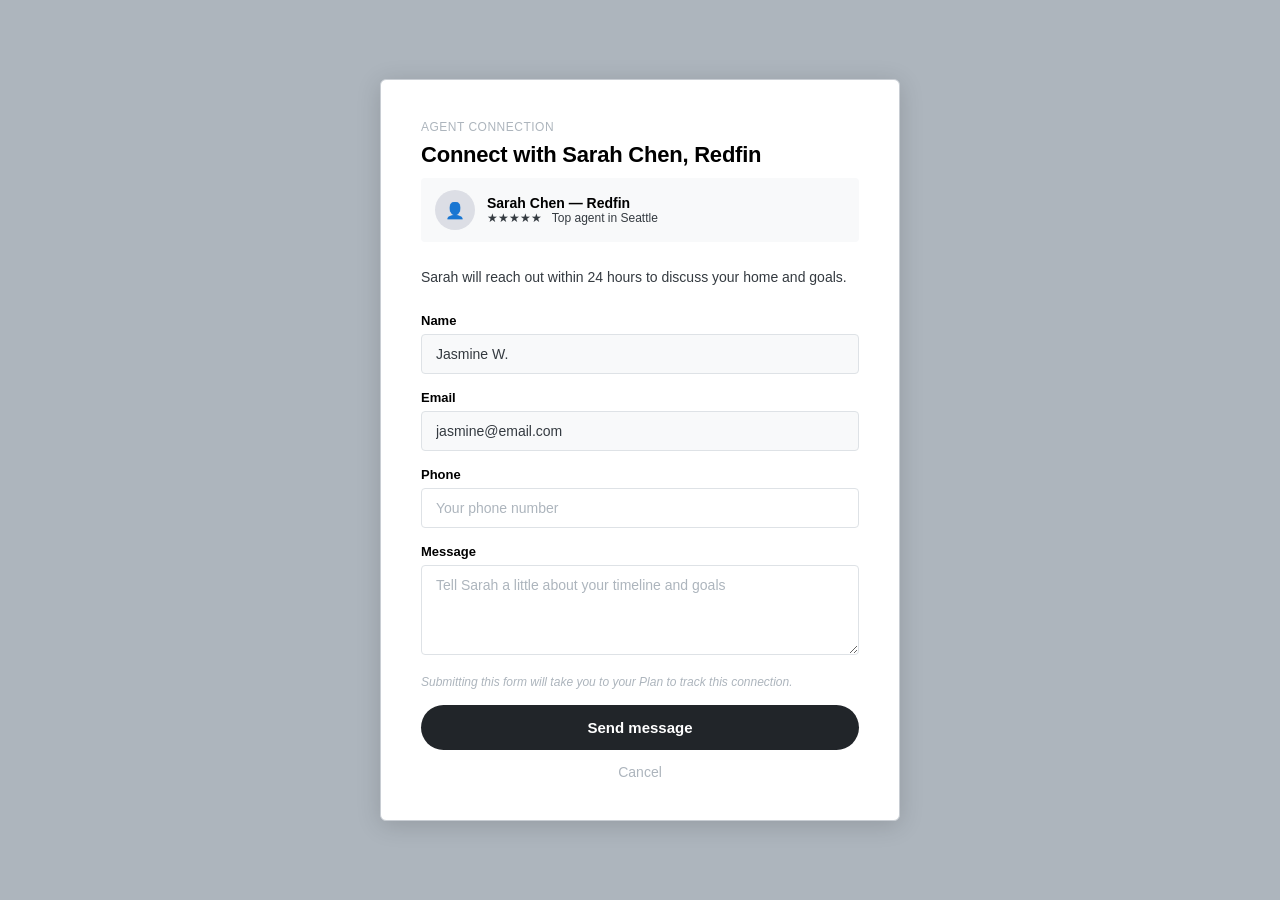
==== agent-modal.html @ 6f582a8c "Apply Constellation design system + layout polish - Link shared design-system.css (Object Sans, Inte" ====
<!DOCTYPE html>
<html lang="en">
<head>
  <meta charset="UTF-8">
  <title>Connect with Sarah Chen — Zillow</title>
  <link rel="stylesheet" href="../shared/design-system.css">
  <style>
    *, *::before, *::after { box-sizing: border-box; margin: 0; padding: 0; }
    body { font-family: var(--font-ui, -apple-system, BlinkMacSystemFont, "Segoe UI", sans-serif);
    -webkit-font-smoothing: antialiased; background: #ADB5BD; color: #343A40; min-height: 100vh; display: flex; align-items: center; justify-content: center; padding: 40px 20px; }
    a { color: #000000; }

    .modal { background: #ffffff; border: 1px solid #C8CDD3; border-radius: 6px; width: 100%; max-width: 520px; padding: 40px; box-shadow: 0 4px 24px rgba(0,0,0,0.15); }

    .modal-eyebrow { font-size: 12px; color: #ADB5BD; text-transform: uppercase; letter-spacing: 0.5px; margin-bottom: 8px; }
    .modal-title { font-size: 22px; font-weight: 800; color: #000000; margin-bottom: 10px; }
    .modal-body { font-size: 14px; color: #343A40; line-height: 1.6; margin-bottom: 24px; }

    .form-group { margin-bottom: 16px; }
    .form-label { display: block; font-size: 13px; font-weight: 700; color: #000000; margin-bottom: 6px; }
    .form-input { width: 100%; padding: 11px 14px; border: 1.5px solid #DEE2E6; border-radius: 4px; font-size: 14px; font-family: inherit; color: #343A40; outline: none; }
    .form-input:focus { border-color: #000000; }
    .form-input::placeholder { color: #ADB5BD; }
    .form-textarea { width: 100%; padding: 11px 14px; border: 1.5px solid #DEE2E6; border-radius: 4px; font-size: 14px; font-family: inherit; color: #343A40; outline: none; min-height: 90px; resize: vertical; }
    .form-textarea::placeholder { color: #ADB5BD; }
    .form-textarea:focus { border-color: #000000; }

    .form-input.prefilled { background: #F8F9FA; color: #343A40; }

    .submit-note { font-size: 12px; color: #ADB5BD; margin-bottom: 16px; font-style: italic; }

    .btn { display: block; width: 100%; background: #212529; color: #ffffff; font-size: 15px; font-weight: 700; padding: 14px 20px; border-radius: 4px; text-decoration: none; text-align: center; border: none; cursor: pointer; font-family: inherit; margin-bottom: 14px; }
    .btn:hover { background: #343A40; }

    .link-cancel { display: block; text-align: center; font-size: 14px; color: #ADB5BD; text-decoration: none; }
    .link-cancel:hover { color: #343A40; text-decoration: underline; }

    .agent-badge { display: flex; align-items: center; gap: 12px; background: #F8F9FA; border-radius: 4px; padding: 12px 14px; margin-bottom: 24px; }
    .agent-avatar { width: 40px; height: 40px; border-radius: 50%; background: #DCDEE5; display: flex; align-items: center; justify-content: center; font-size: 16px; color: #ADB5BD; }
    .agent-info { flex: 1; }
    .agent-name { font-size: 14px; font-weight: 700; color: #000000; }
    .agent-stars { font-size: 12px; color: #343A40; }

    /* ── CONSTELLATION OVERRIDES ── */
    /* Object Sans on brand text */
    .global-nav-wordmark,
    .price-large, .value-card-amount, .market-index-score,
    .equity-item strong, .section-heading, .hero-headline,
    h1, h2, h3 {
      font-family: "Object Sans", "Inter", sans-serif !important;
      letter-spacing: -0.01em;
    }
    /* Inter on everything else */
    body, input, button, select, textarea {
      font-family: "Inter", -apple-system, BlinkMacSystemFont, "Segoe UI", sans-serif;
    }
    /* Pill buttons */
    .btn, .btn-black, .btn-sm, .sidebar-cta-btn, .msg-cta,
    .btn-outline-sm, .search-btn {
      border-radius: 999px !important;
      font-family: "Inter", sans-serif;
      font-weight: 600;
    }
    /* Pill Voyager chips */
    .suggested-q {
      border-radius: 999px !important;
    }
    /* Rounded-rect icon glyph (not circle) */
    .icon-glyph {
      border-radius: 8px !important;
      width: 32px !important;
      height: 32px !important;
    }
    /* Voyager mode badge as pill */
    .voyager-panel-mode {
      border: 1px solid #C8CDD3;
      border-radius: 999px;
      padding: 2px 8px;
      font-size: 10px;
      font-weight: 600;
      text-transform: uppercase;
      letter-spacing: 0.05em;
      color: #6C757D;
    }
    /* Voyager title — Object Sans */
    .voyager-panel-title {
      font-family: "Object Sans", "Inter", sans-serif;
      font-size: 14px;
      font-weight: 900;
      letter-spacing: -0.01em;
      color: #000;
    }
    /* AI module head */
    .ai-blurb-label, .ai-module-head {
      font-family: "Object Sans", "Inter", sans-serif;
      font-size: 14px;
      font-weight: 900;
      letter-spacing: -0.01em;
    }
    /* Intent chips — pill */
    .intent-chip {
      border-radius: 999px !important;
    }
    /* Avatar — pill */
    .global-nav-avatar {
      border-radius: 999px !important;
    }
    /* Sidebar floating card treatment */
    .sidebar {
      border-left: none !important;
      margin: 16px 16px 16px 0;
      border: 1px solid #C8CDD3 !important;
      border-radius: 8px !important;
      box-shadow: 0 8px 28px rgba(17,17,22,0.10) !important;
      overflow: hidden;
    }
    /* Modal inner — rounded card with gap from viewport edges */
    .page-body-wrapper {
      padding: 16px !important;
      gap: 16px !important;
    }
    .modal-drawer-inner {
      border-radius: 8px !important;
      border: 1px solid #C8CDD3 !important;
      box-shadow: 0 8px 28px rgba(17,17,22,0.10) !important;
    }
  </style>
</head>
<body>

  <div class="modal">
    <div class="modal-eyebrow">Agent connection</div>
    <h1 class="modal-title">Connect with Sarah Chen, Redfin</h1>

    <div class="agent-badge">
      <div class="agent-avatar">&#128100;</div>
      <div class="agent-info">
        <div class="agent-name">Sarah Chen — Redfin</div>
        <div class="agent-stars">&#9733;&#9733;&#9733;&#9733;&#9733; &nbsp; Top agent in Seattle</div>
      </div>
    </div>

    <p class="modal-body">Sarah will reach out within 24 hours to discuss your home and goals.</p>

    <div class="form-group">
      <label class="form-label">Name</label>
      <input class="form-input prefilled" type="text" value="Jasmine W." readonly>
    </div>

    <div class="form-group">
      <label class="form-label">Email</label>
      <input class="form-input prefilled" type="email" value="jasmine@email.com" readonly>
    </div>

    <div class="form-group">
      <label class="form-label">Phone</label>
      <input class="form-input" type="tel" placeholder="Your phone number">
    </div>

    <div class="form-group">
      <label class="form-label">Message</label>
      <textarea class="form-textarea" placeholder="Tell Sarah a little about your timeline and goals"></textarea>
    </div>

    <p class="submit-note">Submitting this form will take you to your Plan to track this connection.</p>

    <a href="plan-overview.html" class="btn" onclick="sessionStorage.setItem('agentConnected','1')">Send message</a>
    <a href="nfshdp-postclaim.html" class="link-cancel">Cancel</a>
  </div>

</body>
</html>
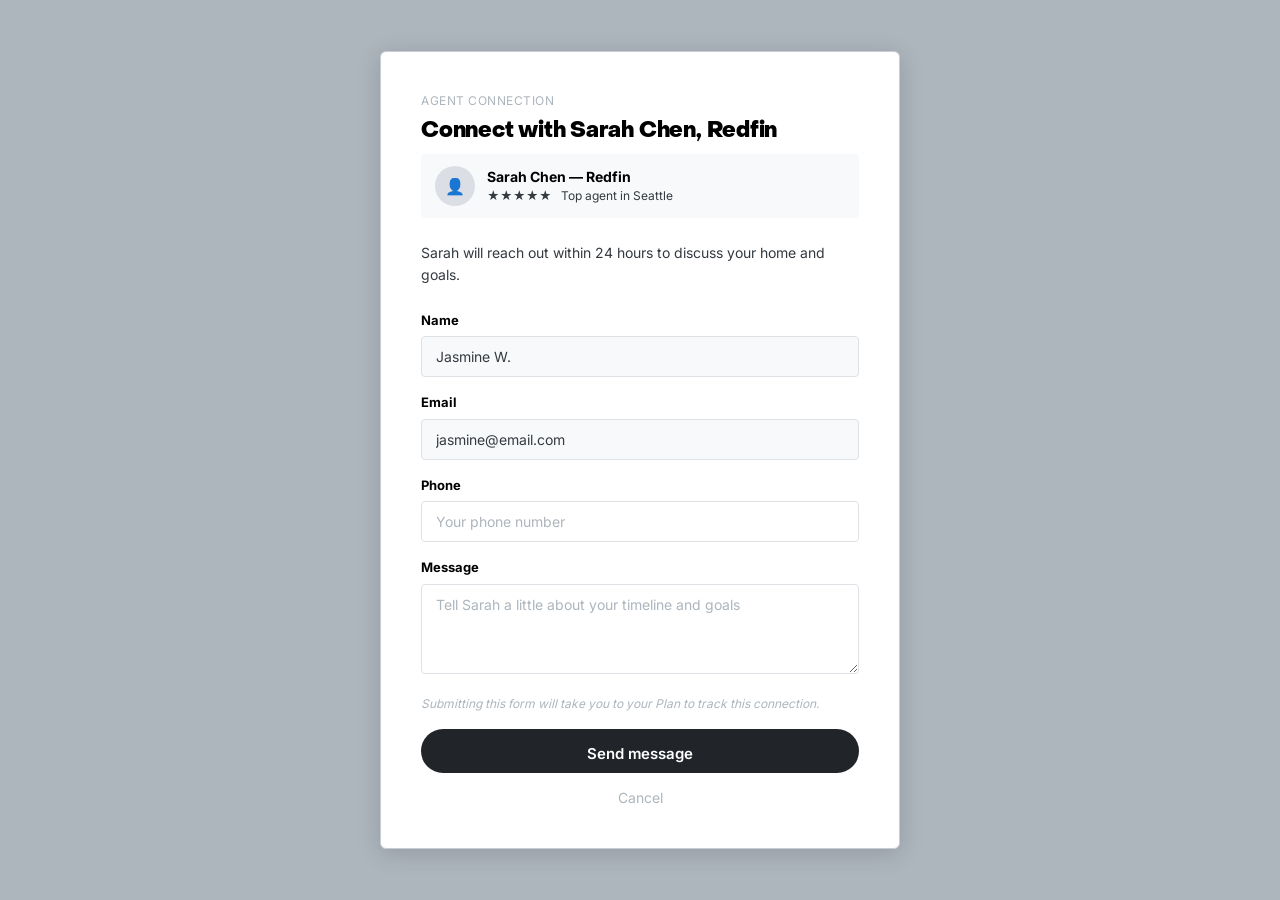
==== commit 95dc789d: "Add font files and design system CSS to repo Copies Object Sans Heavy and Inter Variable woff2 files" ====
--- a/agent-modal.html
+++ b/agent-modal.html
@@ -3,7 +3,7 @@
 <head>
   <meta charset="UTF-8">
   <title>Connect with Sarah Chen — Zillow</title>
-  <link rel="stylesheet" href="../shared/design-system.css">
+  <link rel="stylesheet" href="design-system.css">
   <style>
     *, *::before, *::after { box-sizing: border-box; margin: 0; padding: 0; }
     body { font-family: var(--font-ui, -apple-system, BlinkMacSystemFont, "Segoe UI", sans-serif);
--- a/design-system.css
+++ b/design-system.css
@@ -0,0 +1,312 @@
+/* ============================================================
+   Homeowner + Seller Surfaces — Constellation design tokens
+   Grayscale wireframe fidelity
+   ============================================================ */
+
+@font-face {
+  font-family: "Object Sans";
+  src: url("object-sans-heavy.woff2") format("woff2");
+  font-weight: 900;
+  font-display: swap;
+}
+@font-face {
+  font-family: "Inter";
+  src: url("inter-variable.woff2") format("woff2");
+  font-weight: 100 900;
+  font-display: swap;
+}
+
+:root {
+  /* colour palette */
+  --screen-bg:   #F8F9FA;
+  --card-bg:     #ffffff;
+  --card-border: #C8CDD3;
+  --nav-border:  #DEE2E6;
+  --placeholder: #DCDEE5;
+  --ai-bg:       #D0D2DD;
+  --ai-border:   #C8CDD3;
+
+  --ink-0: #000000;
+  --ink-1: #212529;
+  --ink-2: #343A40;
+  --ink-3: #495057;
+  --ink-4: #6C757D;
+  --muted: #ADB5BD;
+
+  --btn-bg:  #212529;
+  --btn-ink: #ffffff;
+
+  /* Constellation 4px spacing grid */
+  --s1: 4px;  --s2: 8px;  --s3: 12px; --s4: 16px;
+  --s5: 20px; --s6: 24px; --s7: 32px; --s8: 40px; --s9: 48px;
+
+  --r:    4px;
+  --r-lg: 8px;
+  --r-pill: 999px;
+
+  --shadow-sm:       0 1px 4px  rgba(17,17,22,0.12);
+  --shadow-sm-heavy: 0 6px 16px rgba(17,17,22,0.24);
+  --shadow-md:       0 8px 20px rgba(17,17,22,0.12);
+  --shadow-modal:    0 8px 28px rgba(17,17,22,0.12);
+
+  --nav-h:      60px;
+  --iconnav-w:  64px;
+  --voyager-w:  380px;
+
+  --font-ui:    "Inter", -apple-system, BlinkMacSystemFont, "Segoe UI", sans-serif;
+  /* Object Sans is Zillow's brand display face; falls back to Inter if not installed */
+  --font-brand: "Object Sans", "Inter", -apple-system, sans-serif;
+}
+
+*, *::before, *::after { box-sizing: border-box; margin: 0; padding: 0; }
+html { height: 100%; }
+
+body {
+  font-family: var(--font-ui);
+  font-size: 14px;
+  line-height: 1.5;
+  color: var(--ink-1);
+  background: var(--screen-bg);
+  -webkit-font-smoothing: antialiased;
+  -moz-osx-font-smoothing: grayscale;
+  height: 100%;
+  min-height: 0;
+  display: flex;
+  flex-direction: column;
+}
+
+a { color: var(--ink-0); }
+a:hover { opacity: 0.7; }
+
+h1, h2, h3, h4 {
+  font-family: var(--font-brand);
+  font-weight: 900;
+  letter-spacing: -0.01em;
+  line-height: 1.15;
+  color: var(--ink-0);
+}
+
+/* ── GLOBAL NAV ── */
+.global-nav {
+  background: var(--card-bg);
+  border-bottom: 1px solid var(--nav-border);
+  padding: 0 var(--s8);
+  height: var(--nav-h);
+  display: flex;
+  align-items: center;
+  justify-content: space-between;
+  flex-shrink: 0;
+  position: relative;
+  z-index: 200;
+}
+.global-nav-wordmark {
+  font-family: var(--font-brand);
+  font-size: 24px;
+  font-weight: 900;
+  color: var(--ink-0);
+  letter-spacing: -0.02em;
+  text-decoration: none;
+}
+.global-nav-links { display: flex; gap: var(--s7); }
+.global-nav-links a { font-size: 14px; font-weight: 500; color: var(--ink-2); text-decoration: none; }
+.global-nav-links a:hover { color: var(--ink-0); opacity: 1; }
+.global-nav-user { display: flex; align-items: center; gap: var(--s3); position: relative; }
+.global-nav-name { font-size: 13px; color: var(--ink-2); }
+.global-nav-avatar {
+  width: 32px; height: 32px;
+  border-radius: var(--r-pill);
+  background: var(--ink-1);
+  color: #fff;
+  display: grid; place-items: center;
+  font-size: 11px; font-weight: 700;
+  cursor: pointer; user-select: none;
+}
+.user-menu {
+  position: absolute; top: 44px; right: 0;
+  background: var(--card-bg);
+  border: 1px solid var(--nav-border);
+  border-radius: var(--r);
+  box-shadow: var(--shadow-sm-heavy);
+  min-width: 220px; z-index: 300; padding: 4px 0;
+}
+.user-menu a { display: block; padding: 10px var(--s5); font-size: 14px; font-weight: 600; color: var(--ink-0); text-decoration: none; }
+.user-menu a:hover { background: var(--screen-bg); opacity: 1; }
+.user-menu a.active { background: var(--ai-bg); }
+.user-menu-divider { height: 1px; background: var(--nav-border); margin: 4px 0; }
+
+/* ── APP SHELL ── */
+.app-shell { flex: 1; min-height: 0; display: flex; flex-direction: row; overflow: hidden; }
+
+/* ── ICON NAV ── */
+.icon-nav {
+  width: var(--iconnav-w); flex-shrink: 0; height: 100%;
+  background: var(--card-bg); border-right: 1px solid var(--nav-border);
+  display: flex; flex-direction: column; align-items: center;
+  padding-top: var(--s4); gap: var(--s1);
+}
+.icon-nav.disabled, .icon-nav[style*="pointer-events: none"] { opacity: 0.4; pointer-events: none; }
+.icon-nav-item {
+  display: flex; flex-direction: column; align-items: center;
+  gap: var(--s1); padding: 10px 0; width: 100%;
+  text-decoration: none; cursor: pointer;
+}
+.icon-nav-item.active .icon-glyph { background: var(--ink-1); color: #fff; }
+.icon-glyph {
+  width: 32px; height: 32px;
+  border-radius: var(--r-lg);
+  background: var(--placeholder);
+  display: grid; place-items: center;
+  font-size: 14px; color: var(--ink-3);
+  transition: background 0.12s ease;
+}
+.icon-label { font-size: 10px; color: var(--ink-3); font-weight: 600; letter-spacing: 0.02em; }
+
+/* ── PAGE BODY / MODAL DRAWER ── */
+.page-body-wrapper { flex: 1; min-height: 0; overflow: hidden; display: flex; padding: var(--s6); gap: var(--s6); }
+.modal-drawer {
+  flex: 1; min-width: 0;
+  display: flex; align-items: stretch; justify-content: center;
+  overflow: hidden;
+}
+.modal-drawer-inner {
+  width: 100%; max-width: 960px;
+  background: var(--card-bg);
+  border: 1px solid var(--card-border);
+  border-radius: var(--r-lg);
+  box-shadow: var(--shadow-modal);
+  display: flex; flex-direction: column;
+  overflow: hidden;
+}
+
+/* ── MAIN COLUMN ── */
+.main-col { flex: 1; min-height: 0; padding: var(--s6) var(--s7) var(--s8); overflow-y: auto; }
+
+/* ── SIDEBAR / VOYAGER ── */
+.sidebar {
+  width: var(--voyager-w); flex-shrink: 0; min-height: 0;
+  display: flex; flex-direction: column;
+  background: var(--card-bg);
+  border: 1px solid var(--card-border);
+  border-radius: var(--r-lg);
+  box-shadow: var(--shadow-modal);
+  overflow: hidden;
+}
+
+/* ── VOYAGER PANEL ── */
+.voyager-panel { background: var(--card-bg); display: flex; flex-direction: column; overflow: hidden; flex: 1; min-height: 0; }
+.voyager-panel-header {
+  padding: var(--s3) var(--s4);
+  border-bottom: 1px solid var(--nav-border);
+  flex-shrink: 0; display: flex; align-items: center; justify-content: space-between;
+}
+.voyager-panel-title { font-family: var(--font-brand); font-size: 13px; font-weight: 900; color: var(--ink-0); letter-spacing: -0.01em; }
+.voyager-panel-mode {
+  font-size: 10px; font-weight: 600; text-transform: uppercase; letter-spacing: 0.05em;
+  color: var(--ink-4); border: 1px solid var(--card-border);
+  border-radius: var(--r-pill); padding: 2px 8px;
+}
+.voyager-messages {
+  flex: 1; min-height: 0; overflow-y: auto;
+  padding: var(--s4); display: flex; flex-direction: column; gap: var(--s3);
+}
+.voyager-messages > * { flex-shrink: 0; }
+.msg-voyager {
+  background: var(--ai-bg); border: 1px solid var(--ai-border);
+  border-radius: var(--r-lg); border-bottom-left-radius: var(--r);
+  padding: var(--s3) var(--s4); font-size: 13px; color: var(--ink-2);
+  line-height: 1.5; align-self: flex-start; max-width: 92%;
+}
+.msg-user {
+  background: var(--ink-1); color: #fff;
+  border-radius: var(--r-lg); border-bottom-right-radius: var(--r);
+  padding: var(--s3) var(--s4); font-size: 13px;
+  line-height: 1.5; align-self: flex-end; max-width: 85%;
+}
+.voyager-bottom { flex-shrink: 0; border-top: 1px solid var(--nav-border); background: var(--card-bg); }
+.voyager-suggestions { padding: var(--s2) var(--s3) var(--s1); display: flex; flex-direction: column; gap: var(--s1); }
+.suggested-q {
+  background: var(--screen-bg); border: 1px solid var(--card-border);
+  border-radius: var(--r-pill); padding: 6px var(--s3);
+  font-size: 12px; font-style: italic; color: var(--ink-3);
+  font-family: var(--font-ui); cursor: pointer; text-align: left;
+  white-space: normal; line-height: 1.4; transition: background 0.1s ease;
+}
+.suggested-q:hover { background: var(--placeholder); }
+.suggested-q.nav-chip {
+  font-style: normal; font-weight: 600;
+  background: var(--ink-1); color: #fff;
+  border-color: var(--ink-1); text-decoration: none; display: block;
+}
+.suggested-q.nav-chip:hover { background: var(--ink-0); }
+.voyager-input-row { padding: var(--s2) var(--s3) var(--s3); }
+.voyager-input-wrap { position: relative; display: flex; align-items: center; }
+.voyager-input {
+  width: 100%; border: 1px solid var(--card-border);
+  border-radius: var(--r-pill); padding: 9px 44px 9px var(--s4);
+  font-size: 13px; font-family: var(--font-ui); color: var(--ink-1);
+  outline: none; background: var(--card-bg);
+}
+.voyager-input:focus { border-color: var(--ink-1); }
+.voyager-send-btn {
+  position: absolute; right: 5px;
+  width: 32px; height: 32px;
+  border-radius: var(--r-pill); border: none;
+  background: var(--ink-1); color: #fff;
+  display: grid; place-items: center;
+  font-size: 14px; cursor: pointer;
+}
+.voyager-send-btn:hover { background: var(--ink-0); }
+
+/* ── CARDS & TILES ── */
+.card {
+  background: var(--card-bg); border: 1px solid var(--card-border);
+  border-radius: var(--r); padding: var(--s5); margin-bottom: var(--s4);
+}
+.section-heading { font-family: var(--font-brand); font-size: 18px; font-weight: 900; color: var(--ink-0); margin-bottom: var(--s3); letter-spacing: -0.01em; }
+.eyebrow {
+  font-size: 11px; font-weight: 700; text-transform: uppercase;
+  letter-spacing: 0.06em; color: var(--ink-4); margin-bottom: var(--s3);
+}
+
+/* ── BUTTONS ── */
+.btn {
+  display: inline-flex; align-items: center; justify-content: center; gap: var(--s2);
+  font-family: var(--font-ui); font-weight: 600; font-size: 14px;
+  border-radius: var(--r-pill); padding: 0 var(--s5); height: 44px;
+  border: 1px solid transparent; cursor: pointer; text-decoration: none;
+  transition: background 0.12s ease;
+}
+.btn-primary { background: var(--btn-bg); color: var(--btn-ink); }
+.btn-primary:hover { background: var(--ink-0); opacity: 1; }
+.btn-secondary { background: var(--card-bg); color: var(--ink-1); border-color: var(--card-border); }
+.btn-secondary:hover { background: var(--screen-bg); }
+.btn-block { display: flex; width: 100%; }
+
+/* ── AI MODULE ── */
+.ai-module {
+  background: var(--ai-bg); border: 1px solid var(--ai-border);
+  border-radius: var(--r); padding: var(--s5); margin-bottom: var(--s4);
+}
+.ai-module-head {
+  display: flex; align-items: center; gap: var(--s2);
+  font-family: var(--font-brand); font-size: 15px; font-weight: 900;
+  color: var(--ink-0); margin-bottom: var(--s2); letter-spacing: -0.01em;
+}
+.ai-module-body { font-size: 14px; color: var(--ink-3); line-height: 1.55; }
+
+/* ── STAT GRID ── */
+.value-cards { display: grid; grid-template-columns: repeat(3, 1fr); gap: var(--s3); margin-bottom: var(--s4); }
+.value-card { background: var(--card-bg); border: 1px solid var(--card-border); border-radius: var(--r); padding: var(--s4); }
+.value-card-label { font-size: 11px; font-weight: 700; text-transform: uppercase; letter-spacing: 0.05em; color: var(--ink-4); margin-bottom: var(--s2); }
+.value-card-amount { font-size: 22px; font-family: var(--font-brand); font-weight: 900; color: var(--ink-0); }
+
+/* ── INTERACTIVE SELECTED STATE ── */
+.selected { border: 2px solid var(--ink-0) !important; background: transparent !important; }
+
+/* ── SCROLLBAR SUBTLE ── */
+.main-col::-webkit-scrollbar,
+.voyager-messages::-webkit-scrollbar,
+.sidebar::-webkit-scrollbar { width: 6px; }
+.main-col::-webkit-scrollbar-thumb,
+.voyager-messages::-webkit-scrollbar-thumb,
+.sidebar::-webkit-scrollbar-thumb { background: var(--placeholder); border-radius: 6px; }
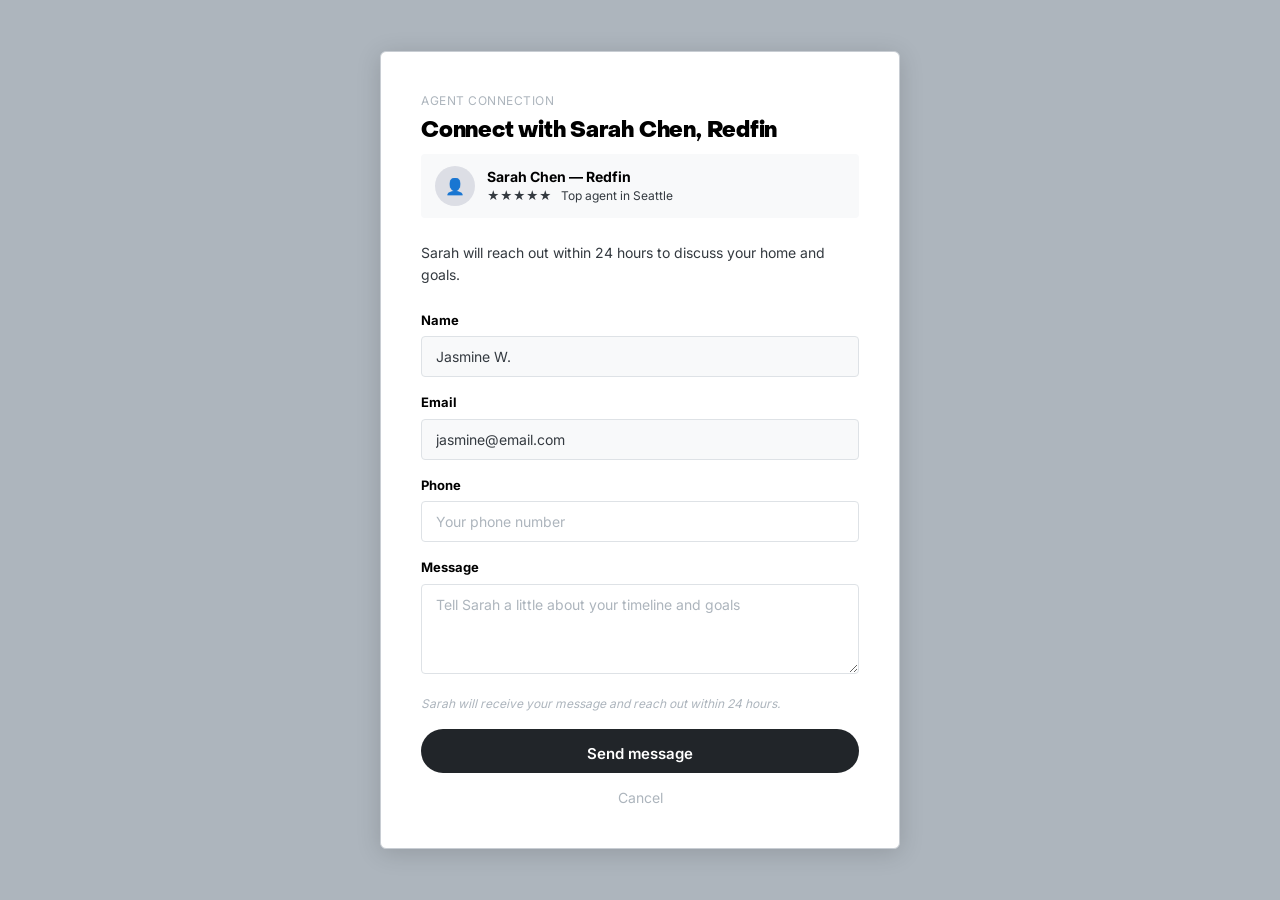
==== commit afb599f3: "Initial commit — homeowner owner-built dashboard prototype (Concept C) Co-Authored-By: Claude Sonnet" ====
--- a/agent-modal.html
+++ b/agent-modal.html
@@ -162,9 +162,9 @@
       <textarea class="form-textarea" placeholder="Tell Sarah a little about your timeline and goals"></textarea>
     </div>
 
-    <p class="submit-note">Submitting this form will take you to your Plan to track this connection.</p>
+    <p class="submit-note">Sarah will receive your message and reach out within 24 hours.</p>
 
-    <a href="plan-overview.html" class="btn" onclick="sessionStorage.setItem('agentConnected','1')">Send message</a>
+    <a href="nfshdp-postclaim.html" class="btn" onclick="sessionStorage.setItem('agentConnected','1')">Send message</a>
     <a href="nfshdp-postclaim.html" class="link-cancel">Cancel</a>
   </div>
 
